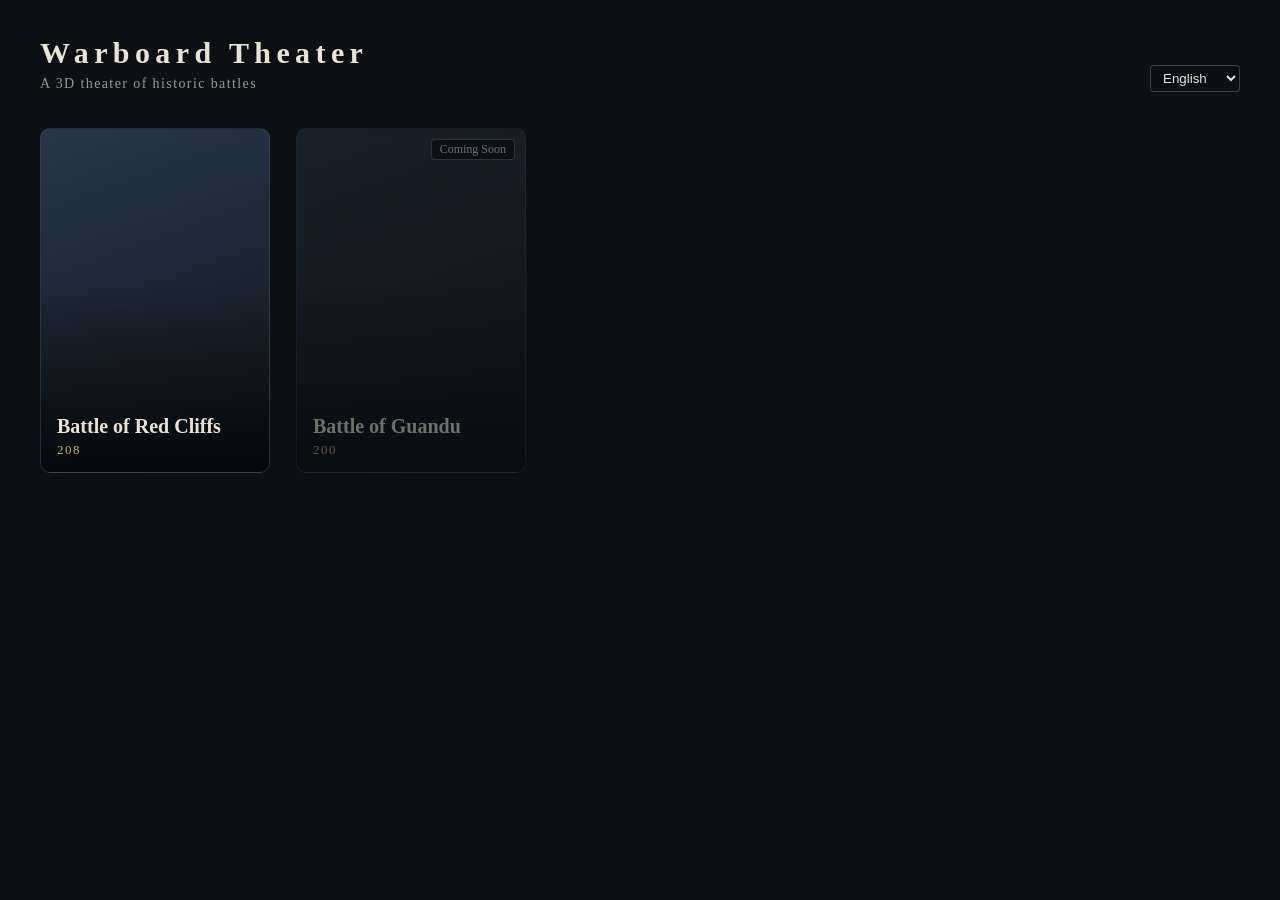
==== index.html @ 32a2499b "Phase 1 骨架:雙頁路由、地形水面、單位、名牌、i18n - index.html 節目單(manifest 卡片、coming_soon、語言切換) - theater.html + engi" ====
<!DOCTYPE html>
<html lang="zh-TW">
<head>
  <meta charset="utf-8" />
  <meta name="viewport" content="width=device-width, initial-scale=1" />
  <title>戰局劇場 Warboard Theater</title>
  <link rel="stylesheet" href="engine/style.css" />
</head>
<body class="menu">
  <header id="site-header">
    <div>
      <h1 id="brand"></h1>
      <p id="tagline"></p>
    </div>
    <div id="lang-slot"></div>
  </header>
  <main id="grid"></main>
  <p id="status-msg"></p>

  <script type="module">
    import { initI18n, getLang, t, pick, createLangSwitcher } from "./engine/i18n.js";

    initI18n();
    document.title = `${t("brand")} Warboard Theater`;
    document.getElementById("brand").textContent = t("brand");
    document.getElementById("tagline").textContent = t("tagline");
    document.getElementById("lang-slot").appendChild(createLangSwitcher());

    const grid = document.getElementById("grid");
    const statusMsg = document.getElementById("status-msg");

    try {
      const res = await fetch("battles/manifest.json");
      if (!res.ok) throw new Error(`HTTP ${res.status}`);
      const manifest = await res.json();

      for (const b of manifest.battles) {
        const ready = b.status === "ready";
        const card = document.createElement(ready ? "a" : "div");
        card.className = `card ${ready ? "ready" : "coming"}`;
        if (ready) card.href = `theater.html?battle=${b.id}&lang=${getLang()}`;

        if (b.poster) {
          const img = document.createElement("img");
          img.className = "poster";
          img.alt = "";
          img.src = b.poster;
          img.addEventListener("error", () => img.remove());
          card.appendChild(img);
        }

        const shade = document.createElement("div");
        shade.className = "shade";
        card.appendChild(shade);

        const meta = document.createElement("div");
        meta.className = "meta";
        const h2 = document.createElement("h2");
        h2.textContent = pick(b.title);
        const year = document.createElement("div");
        year.className = "year";
        year.textContent = b.year;
        meta.append(h2, year);
        card.appendChild(meta);

        if (!ready) {
          const badge = document.createElement("div");
          badge.className = "badge-soon";
          badge.textContent = t("coming_soon");
          card.appendChild(badge);
        }

        grid.appendChild(card);
      }
    } catch (err) {
      console.error(err);
      statusMsg.textContent = t("load_error");
    }
  </script>
</body>
</html>
---- engine/style.css ----
:root {
  --bg: #0c0f14;
  --panel: rgba(12, 16, 24, 0.78);
  --text: #e8e3d5;
  --accent: #c9a86a;
}

* {
  box-sizing: border-box;
}

body {
  margin: 0;
  background: var(--bg);
  color: var(--text);
  font-family: Georgia, "Noto Serif TC", "Microsoft JhengHei", serif;
}

.lang-switcher {
  background: rgba(10, 14, 20, 0.8);
  color: var(--text);
  border: 1px solid rgba(255, 255, 255, 0.2);
  padding: 4px 8px;
  border-radius: 4px;
  pointer-events: auto;
}

/* ===== 節目單(index) ===== */

body.menu #site-header {
  display: flex;
  align-items: flex-end;
  justify-content: space-between;
  padding: 36px 40px 8px;
}

body.menu #site-header h1 {
  margin: 0;
  font-size: 30px;
  letter-spacing: 0.18em;
}

body.menu #site-header p {
  margin: 6px 0 0;
  font-size: 14px;
  opacity: 0.65;
  letter-spacing: 0.1em;
}

#grid {
  display: flex;
  flex-wrap: wrap;
  gap: 26px;
  padding: 28px 40px 60px;
}

.card {
  position: relative;
  width: 230px;
  aspect-ratio: 2 / 3;
  border-radius: 10px;
  overflow: hidden;
  background: linear-gradient(160deg, #27364a, #101720);
  border: 1px solid rgba(255, 255, 255, 0.08);
  transition: transform 0.25s, border-color 0.25s, box-shadow 0.25s;
  text-decoration: none;
  color: inherit;
  display: block;
}

.card.ready:hover {
  transform: scale(1.04);
  border-color: var(--accent);
  box-shadow: 0 8px 40px rgba(201, 168, 106, 0.18);
}

.card .poster {
  position: absolute;
  inset: 0;
  width: 100%;
  height: 100%;
  object-fit: cover;
}

.card .shade {
  position: absolute;
  inset: 0;
  background: linear-gradient(180deg, transparent 45%, rgba(5, 8, 12, 0.92));
}

.card .meta {
  position: absolute;
  left: 0;
  right: 0;
  bottom: 0;
  padding: 14px 16px;
}

.card .meta h2 {
  margin: 0 0 4px;
  font-size: 20px;
}

.card .meta .year {
  color: var(--accent);
  font-size: 13px;
  letter-spacing: 0.12em;
}

.card.coming {
  opacity: 0.45;
}

.badge-soon {
  position: absolute;
  top: 10px;
  right: 10px;
  background: rgba(0, 0, 0, 0.6);
  border: 1px solid rgba(255, 255, 255, 0.3);
  padding: 2px 8px;
  font-size: 12px;
  border-radius: 4px;
}

/* ===== 推演頁(theater) ===== */

body.theater {
  overflow: hidden;
}

#stage {
  position: fixed;
  inset: 0;
}

#stage canvas {
  display: block;
}

#overlay {
  position: fixed;
  inset: 0;
  pointer-events: none;
}

#topbar {
  position: absolute;
  top: 0;
  left: 0;
  right: 0;
  display: flex;
  align-items: center;
  gap: 18px;
  padding: 12px 18px 26px;
  background: linear-gradient(180deg, rgba(5, 8, 12, 0.85), transparent);
}

#topbar .btn {
  pointer-events: auto;
  color: var(--text);
  text-decoration: none;
  font-size: 14px;
  border: 1px solid rgba(255, 255, 255, 0.2);
  padding: 4px 12px;
  border-radius: 4px;
  white-space: nowrap;
}

#topbar .btn:hover {
  border-color: var(--accent);
  color: var(--accent);
}

#battle-title {
  flex: 1;
  min-width: 0;
}

#battle-title h1 {
  margin: 0;
  font-size: 18px;
  letter-spacing: 0.1em;
}

#battle-title p {
  margin: 2px 0 0;
  font-size: 12px;
  opacity: 0.7;
  white-space: nowrap;
  overflow: hidden;
  text-overflow: ellipsis;
}

#status-msg {
  position: absolute;
  left: 50%;
  top: 50%;
  transform: translate(-50%, -50%);
  font-size: 15px;
  letter-spacing: 0.2em;
  opacity: 0.8;
}

body.menu #status-msg {
  position: static;
  transform: none;
  padding: 0 40px;
}

/* 部隊名牌 */
.unit-plate {
  position: absolute;
  left: 0;
  top: 0;
  background: var(--panel);
  border: 1px solid rgba(255, 255, 255, 0.12);
  border-left: 3px solid #888;
  padding: 4px 9px;
  border-radius: 3px;
  white-space: nowrap;
  backdrop-filter: blur(2px);
  will-change: transform;
}

.unit-plate .name {
  font-weight: 600;
  font-size: 13px;
}

.unit-plate .troops {
  opacity: 0.75;
  font-size: 11px;
}

/* 地名標籤 */
.landmark {
  position: absolute;
  left: 0;
  top: 0;
  font-size: 12px;
  letter-spacing: 0.25em;
  color: rgba(238, 232, 214, 0.85);
  text-shadow: 0 1px 4px #000;
  white-space: nowrap;
  will-change: transform;
}

.landmark.river {
  color: #9cc4d8;
  font-style: italic;
}

.landmark.mountain::before {
  content: "▲ ";
}

.landmark.camp::before {
  content: "⚑ ";
}

.landmark.shore {
  color: #d8b88e;
}

.landmark.road,
.landmark.village {
  color: #cbb9a0;
}
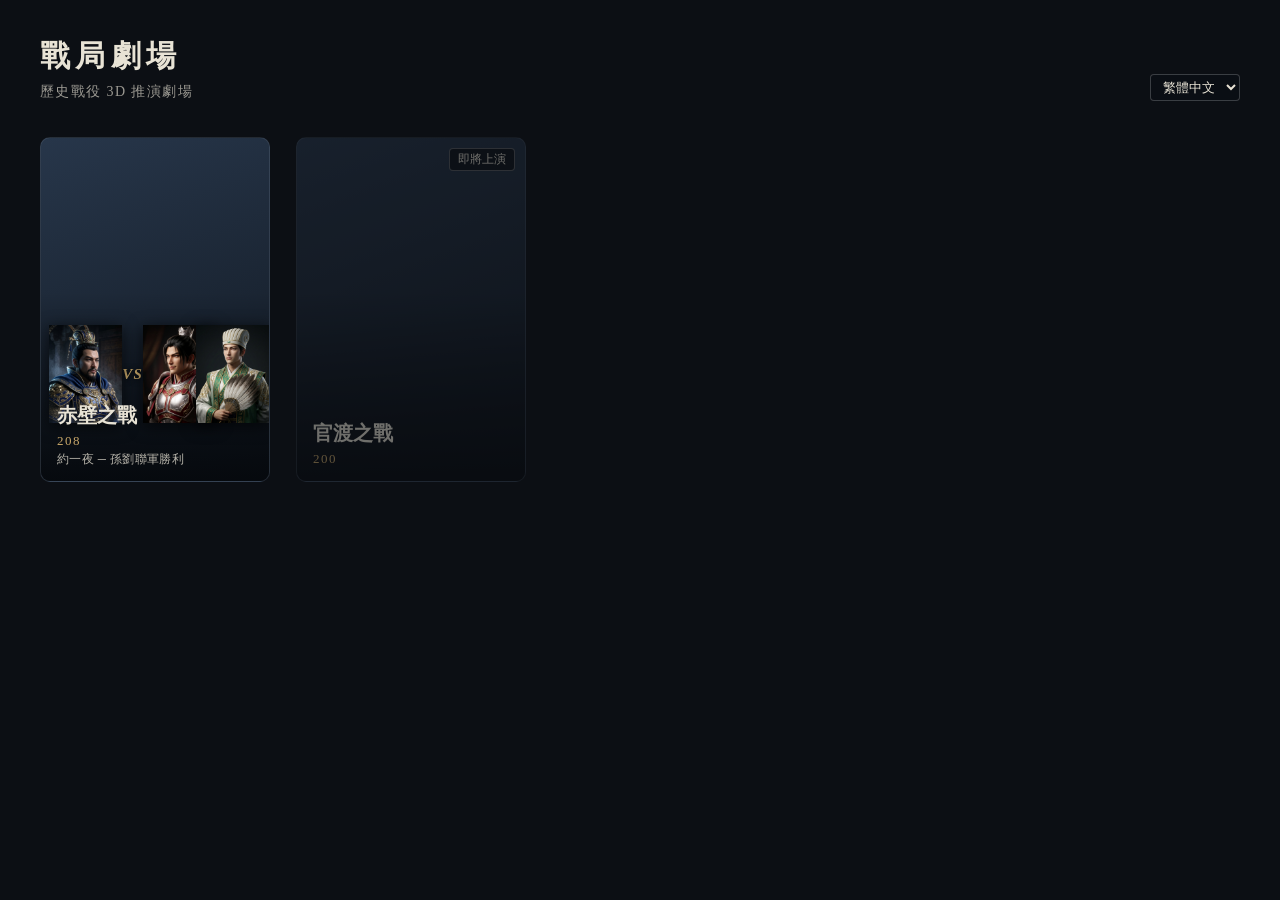
==== commit 48f92e4c: "完成 Phase 5 打磨與多語內容" ====
--- a/index.html
+++ b/index.html
@@ -34,8 +34,22 @@
       if (!res.ok) throw new Error(`HTTP ${res.status}`);
       const manifest = await res.json();
 
-      for (const b of manifest.battles) {
+      // ready 戰役另載 battle.json 充實卡片(肖像對峙、摘要);失敗則退化為基本卡
+      const details = await Promise.all(
+        manifest.battles.map(async (b) => {
+          if (b.status !== "ready") return null;
+          try {
+            const r = await fetch(`battles/${b.id}/battle.json`);
+            return r.ok ? await r.json() : null;
+          } catch {
+            return null;
+          }
+        })
+      );
+
+      manifest.battles.forEach((b, bi) => {
         const ready = b.status === "ready";
+        const detail = details[bi];
         const card = document.createElement(ready ? "a" : "div");
         card.className = `card ${ready ? "ready" : "coming"}`;
         if (ready) card.href = `theater.html?battle=${b.id}&lang=${getLang()}`;
@@ -53,6 +67,46 @@
         shade.className = "shade";
         card.appendChild(shade);
 
+        // 兩側(按 side)主帥肖像對峙 + 中央 VS;單側多陣營取各陣營首位主帥並列
+        if (detail?.factions?.length) {
+          const sides = [];
+          for (const f of detail.factions) {
+            let s = sides.find((x) => x.side === f.side);
+            if (!s) sides.push((s = { side: f.side, color: f.color, ports: [] }));
+            const c = (f.commanders || [])[0];
+            if (c?.portrait) s.ports.push(`battles/${b.id}/${c.portrait}`);
+          }
+          if (sides.length === 2) {
+            card.style.setProperty("--glow-n", sides[0].color);
+            card.style.setProperty("--glow-s", sides[1].color);
+            const versus = document.createElement("div");
+            versus.className = "versus";
+            const vs = document.createElement("span");
+            vs.className = "vs";
+            vs.textContent = "VS";
+            const groups = sides.map((s) => {
+              const g = document.createElement("div");
+              g.className = "side";
+              for (const src of s.ports) {
+                const img = document.createElement("img");
+                img.alt = "";
+                img.src = src;
+                // 缺圖即移除;任一側全缺則 VS 一併隱藏
+                img.addEventListener("error", () => {
+                  img.remove();
+                  if (groups.some((x) => !x.childElementCount)) vs.style.display = "none";
+                });
+                g.appendChild(img);
+              }
+              return g;
+            });
+            if (groups.every((g) => g.childElementCount)) {
+              versus.append(groups[0], vs, groups[1]);
+              card.appendChild(versus);
+            }
+          }
+        }
+
         const meta = document.createElement("div");
         meta.className = "meta";
         const h2 = document.createElement("h2");
@@ -61,6 +115,14 @@
         year.className = "year";
         year.textContent = b.year;
         meta.append(h2, year);
+        if (detail) {
+          const summary = document.createElement("div");
+          summary.className = "summary";
+          summary.textContent = [pick(detail.duration_label), pick(detail.result)]
+            .filter(Boolean)
+            .join(" ─ ");
+          meta.appendChild(summary);
+        }
         card.appendChild(meta);
 
         if (!ready) {
@@ -71,7 +133,7 @@
         }
 
         grid.appendChild(card);
-      }
+      });
     } catch (err) {
       console.error(err);
       statusMsg.textContent = t("load_error");
--- a/engine/style.css
+++ b/engine/style.css
@@ -107,6 +107,56 @@
   letter-spacing: 0.12em;
 }
 
+.card.ready:hover {
+  box-shadow:
+    -12px 0 36px -8px var(--glow-n, rgba(201, 168, 106, 0.35)),
+    12px 0 36px -8px var(--glow-s, rgba(201, 168, 106, 0.35));
+}
+
+/* 海報主帥對峙:兩側(按 side)肖像 + 中央 VS */
+.card .versus {
+  position: absolute;
+  left: 0;
+  right: 0;
+  bottom: 58px;
+  display: flex;
+  align-items: flex-end;
+  justify-content: space-between;
+  padding: 0 8px;
+}
+
+.card .versus .side {
+  display: flex;
+  align-items: flex-end;
+}
+
+.card .versus img {
+  height: 98px;
+  width: auto;
+  filter: drop-shadow(0 3px 8px rgba(0, 0, 0, 0.65));
+}
+
+.card .versus .side img + img {
+  margin-left: -20px; /* 單側多陣營:肖像並列重疊 */
+}
+
+.card .versus .vs {
+  align-self: center;
+  font-size: 15px;
+  font-style: italic;
+  font-weight: 700;
+  letter-spacing: 0.08em;
+  color: var(--accent);
+  text-shadow: 0 1px 6px #000;
+}
+
+.card .meta .summary {
+  margin-top: 3px;
+  font-size: 11.5px;
+  opacity: 0.78;
+  letter-spacing: 0.04em;
+}
+
 .card.coming {
   opacity: 0.45;
 }
@@ -212,6 +262,8 @@
   position: absolute;
   left: 0;
   top: 0;
+  pointer-events: auto; /* 點名牌飛鏡頭 */
+  cursor: pointer;
   background: var(--panel);
   border: 1px solid rgba(255, 255, 255, 0.12);
   border-left: 3px solid #888;
@@ -232,6 +284,224 @@
   font-size: 11px;
 }
 
+.unit-plate .badge {
+  margin-left: 6px;
+  padding: 1px 5px;
+  font-size: 10px;
+  font-weight: 400;
+  border-radius: 3px;
+  background: rgba(255, 255, 255, 0.14);
+  vertical-align: 1px;
+}
+
+.unit-plate .badge:empty {
+  display: none;
+}
+
+.unit-plate .badge.engage,
+.unit-plate .badge.fire {
+  background: rgba(192, 57, 43, 0.55);
+}
+
+.unit-plate .badge.defect {
+  background: rgba(201, 168, 106, 0.5);
+  animation: badge-blink 0.9s step-end infinite;
+}
+
+@keyframes badge-blink {
+  50% {
+    opacity: 0.25;
+  }
+}
+
+.unit-plate.rout {
+  opacity: 0.45;
+}
+
+/* 旁白字卡(lower-third:speaker 頭像 + 內文 + quote 原文) */
+#event-card {
+  position: absolute;
+  left: 24px;
+  bottom: 112px;
+  max-width: 520px;
+  display: flex;
+  align-items: flex-end;
+  gap: 12px;
+  background: var(--panel);
+  border-left: 3px solid var(--accent);
+  border-radius: 4px;
+  padding: 10px 16px;
+  backdrop-filter: blur(3px);
+}
+
+#event-card .card-portrait {
+  width: 66px;
+  height: 88px; /* 3:4 直式胸像 */
+  object-fit: cover;
+  object-position: top;
+  border-radius: 3px;
+  flex: none;
+}
+
+#event-card .card-main {
+  min-width: 0;
+}
+
+#event-card .card-speaker {
+  font-size: 11px;
+  letter-spacing: 0.18em;
+  opacity: 0.85;
+  border-left: 2px solid #888;
+  padding-left: 6px;
+  margin-bottom: 3px;
+}
+
+#event-card .card-title {
+  font-size: 16px;
+  font-weight: 600;
+  letter-spacing: 0.08em;
+  color: var(--accent);
+}
+
+#event-card .card-desc {
+  margin-top: 4px;
+  font-size: 13px;
+  line-height: 1.6;
+  opacity: 0.9;
+}
+
+#event-card .card-quote {
+  margin-top: 7px;
+  padding-top: 6px;
+  border-top: 1px solid rgba(255, 255, 255, 0.14);
+  font-size: 12px;
+  line-height: 1.5;
+  color: #d8c9a8;
+}
+
+#event-card .quote-source {
+  margin-left: 8px;
+  font-size: 11px;
+  opacity: 0.6;
+}
+
+#event-card .quote-trans {
+  margin-top: 2px;
+  font-size: 11px;
+  opacity: 0.65;
+}
+
+#event-card .quote-trans:empty {
+  display: none;
+}
+
+/* 底部 HUD:章節列表 + 控制列 */
+#hud {
+  position: absolute;
+  left: 0;
+  right: 0;
+  bottom: 0;
+  padding: 10px 18px 14px;
+  background: linear-gradient(0deg, rgba(5, 8, 12, 0.88), transparent);
+  pointer-events: auto;
+}
+
+#hud button {
+  background: transparent;
+  color: var(--text);
+  border: 1px solid rgba(255, 255, 255, 0.22);
+  border-radius: 4px;
+  font: inherit;
+  cursor: pointer;
+}
+
+#hud button:hover {
+  border-color: var(--accent);
+  color: var(--accent);
+}
+
+#chapter-row {
+  display: flex;
+  gap: 8px;
+  margin-bottom: 8px;
+}
+
+.chapter-btn {
+  font-size: 12px;
+  padding: 3px 10px;
+  opacity: 0.75;
+}
+
+.chapter-btn.active {
+  opacity: 1;
+  border-color: var(--accent);
+  color: var(--accent);
+}
+
+#control-bar {
+  display: flex;
+  align-items: center;
+  gap: 14px;
+}
+
+#play-btn {
+  width: 38px;
+  height: 30px;
+  font-size: 13px;
+  flex: none;
+}
+
+#tl-track {
+  position: relative;
+  flex: 1;
+  height: 14px;
+  display: flex;
+  gap: 2px;
+  cursor: pointer;
+  touch-action: none;
+}
+
+.tl-seg {
+  height: 100%;
+  background: rgba(255, 255, 255, 0.16);
+  border-radius: 3px;
+}
+
+#tl-fill {
+  position: absolute;
+  left: 0;
+  top: 0;
+  height: 100%;
+  background: var(--accent);
+  opacity: 0.75;
+  border-radius: 3px;
+  pointer-events: none;
+}
+
+#time-label {
+  font-size: 12px;
+  letter-spacing: 0.08em;
+  white-space: nowrap;
+  opacity: 0.85;
+}
+
+#speed-group {
+  display: flex;
+  gap: 4px;
+}
+
+.speed-btn {
+  font-size: 11px;
+  padding: 3px 7px;
+  opacity: 0.7;
+}
+
+.speed-btn.active {
+  opacity: 1;
+  border-color: var(--accent);
+  color: var(--accent);
+}
+
 /* 地名標籤 */
 .landmark {
   position: absolute;
@@ -266,3 +536,292 @@
 .landmark.village {
   color: #cbb9a0;
 }
+
+/* ===== Phase 5:電影感 overlay(顆粒 + 暗角 + letterbox) ===== */
+
+#cine {
+  position: absolute;
+  inset: 0;
+  pointer-events: none;
+}
+
+#vignette {
+  position: absolute;
+  inset: 0;
+  background: radial-gradient(ellipse at center, transparent 52%, rgba(0, 0, 0, 0.55) 100%);
+}
+
+#grain {
+  position: absolute;
+  inset: 0;
+  opacity: 0.07;
+  background-repeat: repeat;
+  animation: grain-jitter 0.45s steps(5) infinite;
+}
+
+@keyframes grain-jitter {
+  0% { background-position: 0 0; }
+  20% { background-position: -37px 21px; }
+  40% { background-position: 24px -44px; }
+  60% { background-position: -52px -9px; }
+  80% { background-position: 15px 38px; }
+  100% { background-position: 44px -27px; }
+}
+
+.cine-bar {
+  position: absolute;
+  left: 0;
+  right: 0;
+  height: 0;
+  background: #000;
+  transition: height 0.7s ease;
+}
+
+.cine-bar.top {
+  top: 0;
+}
+
+.cine-bar.bottom {
+  bottom: 0;
+}
+
+body.cinema .cine-bar {
+  height: 11.5%;
+}
+
+/* ===== war-meter:雙方總兵力 + 比例條 ===== */
+
+#war-meter {
+  position: absolute;
+  top: 64px;
+  left: 50%;
+  transform: translateX(-50%);
+  display: flex;
+  align-items: center;
+  gap: 12px;
+  background: var(--panel);
+  border: 1px solid rgba(255, 255, 255, 0.1);
+  border-radius: 4px;
+  padding: 5px 14px;
+  backdrop-filter: blur(2px);
+}
+
+#war-meter .wm-side {
+  font-size: 11px;
+  line-height: 1.35;
+  white-space: nowrap;
+  opacity: 0.9;
+}
+
+#war-meter .wm-side.left {
+  text-align: right;
+}
+
+#war-meter .wm-side .wm-num {
+  display: block;
+  font-size: 14px;
+  font-weight: 600;
+  opacity: 1;
+}
+
+#war-meter .wm-bar {
+  width: 190px;
+  height: 8px;
+  display: flex;
+  gap: 1px;
+  border-radius: 4px;
+  overflow: hidden;
+}
+
+#war-meter .wm-seg {
+  height: 100%;
+}
+
+/* ===== 片頭 title screen ===== */
+
+#title-screen {
+  position: absolute;
+  inset: 0;
+  display: flex;
+  flex-direction: column;
+  align-items: center;
+  justify-content: center;
+  gap: 12px;
+  text-align: center;
+  background: radial-gradient(ellipse at center, rgba(8, 11, 17, 0.5), rgba(5, 8, 12, 0.9));
+  pointer-events: auto;
+  transition: opacity 0.9s;
+}
+
+#title-screen.hidden {
+  opacity: 0;
+  pointer-events: none;
+}
+
+#title-screen h1 {
+  margin: 0;
+  font-size: 46px;
+  letter-spacing: 0.3em;
+  text-indent: 0.3em; /* 平衡 letter-spacing 尾端空隙 */
+  text-shadow: 0 2px 18px rgba(0, 0, 0, 0.8);
+}
+
+#title-screen .sub {
+  font-size: 17px;
+  opacity: 0.85;
+  letter-spacing: 0.12em;
+}
+
+#title-screen .meta-line {
+  font-size: 13px;
+  opacity: 0.6;
+  letter-spacing: 0.18em;
+}
+
+#title-screen .start-btn,
+#end-screen .replay-btn {
+  margin-top: 18px;
+  font: inherit;
+  font-size: 16px;
+  letter-spacing: 0.22em;
+  text-indent: 0.22em;
+  padding: 10px 38px;
+  background: transparent;
+  color: var(--accent);
+  border: 1px solid var(--accent);
+  border-radius: 4px;
+  cursor: pointer;
+  transition: background 0.25s;
+}
+
+#title-screen .start-btn:hover,
+#end-screen .replay-btn:hover {
+  background: rgba(201, 168, 106, 0.14);
+}
+
+/* ===== 結算 end card ===== */
+
+#end-screen {
+  position: absolute;
+  inset: 0;
+  display: flex;
+  align-items: center;
+  justify-content: center;
+  background: rgba(5, 8, 12, 0.66);
+  opacity: 0;
+  pointer-events: none;
+  transition: opacity 0.8s;
+}
+
+#end-screen.show {
+  opacity: 1;
+  pointer-events: auto;
+}
+
+#end-screen .end-panel {
+  background: var(--panel);
+  border: 1px solid rgba(201, 168, 106, 0.4);
+  border-radius: 6px;
+  padding: 30px 46px;
+  text-align: center;
+  min-width: 340px;
+  backdrop-filter: blur(4px);
+}
+
+#end-screen .end-result {
+  margin: 0 0 18px;
+  font-size: 27px;
+  color: var(--accent);
+  letter-spacing: 0.2em;
+  text-indent: 0.2em;
+}
+
+#end-screen .end-row {
+  margin: 9px 0;
+  font-size: 13px;
+}
+
+#end-screen .end-row .lbl {
+  display: block;
+  font-size: 11px;
+  opacity: 0.55;
+  letter-spacing: 0.2em;
+  margin-bottom: 3px;
+}
+
+#end-screen .end-loss {
+  display: flex;
+  justify-content: center;
+  gap: 26px;
+}
+
+#end-screen .end-loss .side {
+  border-left: 3px solid #888;
+  padding-left: 9px;
+  text-align: left;
+}
+
+#end-screen .end-loss .side .num {
+  font-size: 16px;
+  font-weight: 600;
+}
+
+/* ===== 控制列附加鍵(音效 / 電影 / 錄影)與 toast ===== */
+
+#extra-group {
+  display: flex;
+  gap: 4px;
+}
+
+.x-btn {
+  font-size: 12px;
+  padding: 3px 8px;
+  opacity: 0.7;
+}
+
+.x-btn.active {
+  opacity: 1;
+  border-color: var(--accent);
+  color: var(--accent);
+}
+
+#toast {
+  position: absolute;
+  top: 16%;
+  left: 50%;
+  transform: translateX(-50%);
+  background: rgba(8, 11, 17, 0.88);
+  border: 1px solid rgba(255, 255, 255, 0.22);
+  border-radius: 4px;
+  padding: 8px 18px;
+  font-size: 13px;
+  letter-spacing: 0.1em;
+  opacity: 0;
+  transition: opacity 0.4s;
+  pointer-events: none;
+}
+
+#toast.show {
+  opacity: 1;
+}
+
+/* ===== 錄影模式:隱藏 UI、鎖 16:9 ===== */
+
+body.record {
+  background: #000;
+}
+
+body.record #topbar,
+body.record #hud {
+  display: none;
+}
+
+body.record #stage,
+body.record #overlay {
+  inset: auto;
+  left: 50%;
+  top: 50%;
+  transform: translate(-50%, -50%);
+  width: min(100vw, calc(100vh * 16 / 9));
+  height: min(100vh, calc(100vw * 9 / 16));
+}
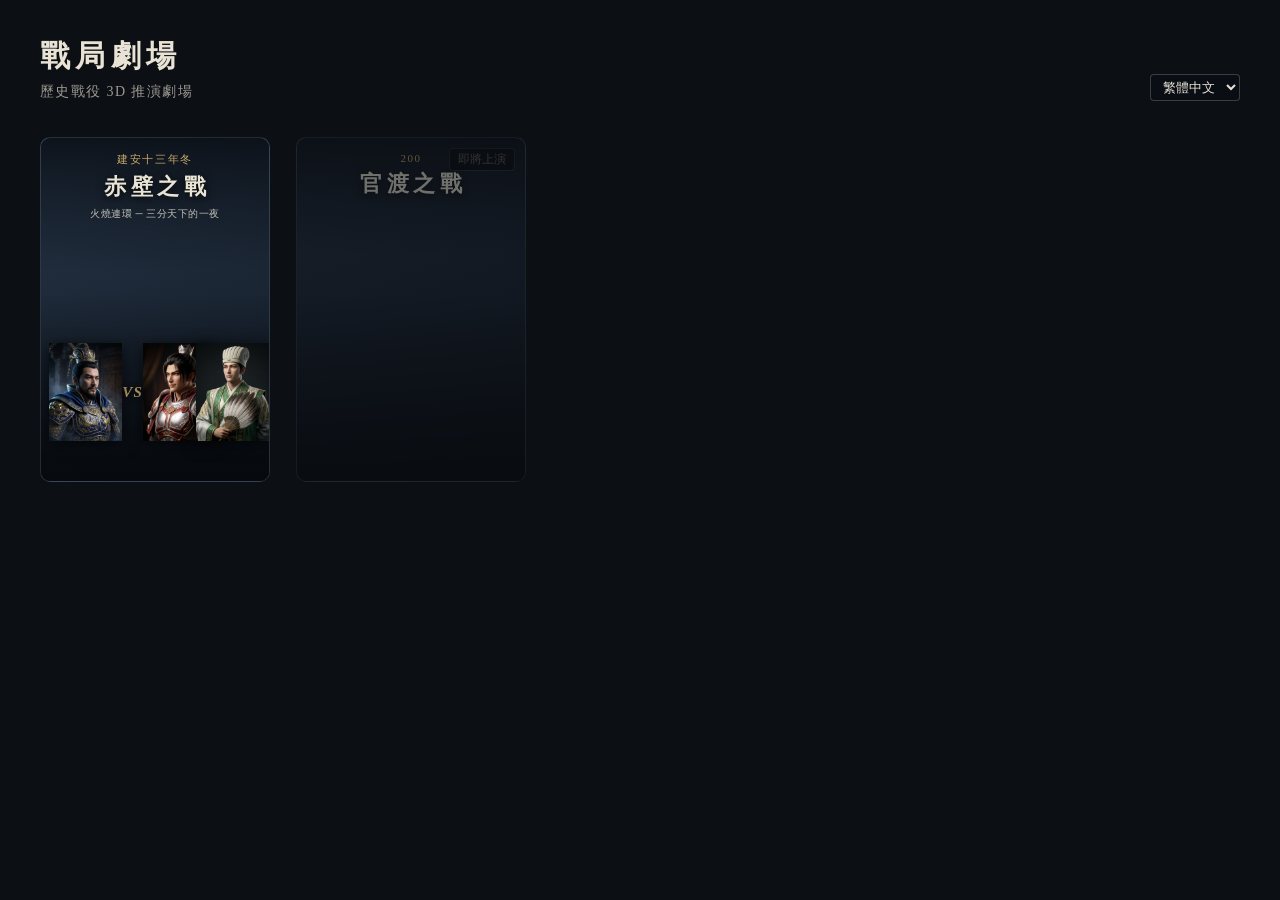
==== commit 0e20f48b: "節目單海報卡：標題移至卡頂；替換華容道 BGM Co-Authored-By: Claude Sonnet 4.6 <noreply@anthropic.com>" ====
--- a/index.html
+++ b/index.html
@@ -107,23 +107,19 @@
           }
         }
 
-        const meta = document.createElement("div");
-        meta.className = "meta";
-        const h2 = document.createElement("h2");
-        h2.textContent = pick(b.title);
-        const year = document.createElement("div");
-        year.className = "year";
-        year.textContent = b.year;
-        meta.append(h2, year);
-        if (detail) {
-          const summary = document.createElement("div");
-          summary.className = "summary";
-          summary.textContent = [pick(detail.duration_label), pick(detail.result)]
-            .filter(Boolean)
-            .join(" ─ ");
-          meta.appendChild(summary);
-        }
-        card.appendChild(meta);
+        const header = document.createElement("div");
+        header.className = "card-header";
+        const chDate = document.createElement("div");
+        chDate.className = "ch-date";
+        chDate.textContent = detail ? pick(detail.date_display) : b.year;
+        const chTitle = document.createElement("div");
+        chTitle.className = "ch-title";
+        chTitle.textContent = pick(b.title);
+        const chSub = document.createElement("div");
+        chSub.className = "ch-subtitle";
+        chSub.textContent = detail ? pick(detail.subtitle) : "";
+        header.append(chDate, chTitle, chSub);
+        card.appendChild(header);
 
         if (!ready) {
           const badge = document.createElement("div");
--- a/engine/style.css
+++ b/engine/style.css
@@ -113,12 +113,44 @@
     12px 0 36px -8px var(--glow-s, rgba(201, 168, 106, 0.35));
 }
 
+/* 卡片上方標題區 */
+.card .card-header {
+  position: absolute;
+  top: 0;
+  left: 0;
+  right: 0;
+  padding: 14px 12px 52px;
+  text-align: center;
+  background: linear-gradient(180deg, rgba(5, 8, 12, 0.75) 0%, transparent 100%);
+  z-index: 1;
+}
+.card .card-header .ch-date {
+  font-size: 11px;
+  letter-spacing: 0.14em;
+  color: var(--accent);
+  margin-bottom: 5px;
+}
+.card .card-header .ch-title {
+  font-size: 22px;
+  font-weight: bold;
+  letter-spacing: 0.22em;
+  text-indent: 0.22em;
+  text-shadow: 0 2px 10px rgba(0, 0, 0, 0.9);
+  margin: 0 0 5px;
+}
+.card .card-header .ch-subtitle {
+  font-size: 10px;
+  opacity: 0.82;
+  letter-spacing: 0.05em;
+  line-height: 1.4;
+}
+
 /* 海報主帥對峙:兩側(按 side)肖像 + 中央 VS */
 .card .versus {
   position: absolute;
   left: 0;
   right: 0;
-  bottom: 58px;
+  bottom: 40px;
   display: flex;
   align-items: flex-end;
   justify-content: space-between;
@@ -323,20 +355,20 @@
   position: absolute;
   left: 24px;
   bottom: 112px;
-  max-width: 520px;
+  max-width: 780px;
   display: flex;
   align-items: flex-end;
-  gap: 12px;
+  gap: 18px;
   background: var(--panel);
-  border-left: 3px solid var(--accent);
-  border-radius: 4px;
-  padding: 10px 16px;
+  border-left: 4px solid var(--accent);
+  border-radius: 4px;
+  padding: 15px 24px;
   backdrop-filter: blur(3px);
 }
 
 #event-card .card-portrait {
-  width: 66px;
-  height: 88px; /* 3:4 直式胸像 */
+  width: 99px;
+  height: 132px; /* 3:4 直式胸像 */
   object-fit: cover;
   object-position: top;
   border-radius: 3px;
@@ -348,46 +380,46 @@
 }
 
 #event-card .card-speaker {
-  font-size: 11px;
+  font-size: 16px;
   letter-spacing: 0.18em;
   opacity: 0.85;
-  border-left: 2px solid #888;
-  padding-left: 6px;
-  margin-bottom: 3px;
+  border-left: 3px solid #888;
+  padding-left: 9px;
+  margin-bottom: 4px;
 }
 
 #event-card .card-title {
-  font-size: 16px;
+  font-size: 24px;
   font-weight: 600;
   letter-spacing: 0.08em;
   color: var(--accent);
 }
 
 #event-card .card-desc {
-  margin-top: 4px;
-  font-size: 13px;
+  margin-top: 6px;
+  font-size: 19px;
   line-height: 1.6;
   opacity: 0.9;
 }
 
 #event-card .card-quote {
-  margin-top: 7px;
-  padding-top: 6px;
+  margin-top: 10px;
+  padding-top: 9px;
   border-top: 1px solid rgba(255, 255, 255, 0.14);
-  font-size: 12px;
+  font-size: 18px;
   line-height: 1.5;
   color: #d8c9a8;
 }
 
 #event-card .quote-source {
-  margin-left: 8px;
-  font-size: 11px;
+  margin-left: 12px;
+  font-size: 16px;
   opacity: 0.6;
 }
 
 #event-card .quote-trans {
-  margin-top: 2px;
-  font-size: 11px;
+  margin-top: 3px;
+  font-size: 16px;
   opacity: 0.65;
 }
 
@@ -554,7 +586,7 @@
 #grain {
   position: absolute;
   inset: 0;
-  opacity: 0.07;
+  opacity: 0.03;
   background-repeat: repeat;
   animation: grain-jitter 0.45s steps(5) infinite;
 }
@@ -598,16 +630,16 @@
   transform: translateX(-50%);
   display: flex;
   align-items: center;
-  gap: 12px;
+  gap: 20px;
   background: var(--panel);
   border: 1px solid rgba(255, 255, 255, 0.1);
   border-radius: 4px;
-  padding: 5px 14px;
+  padding: 8px 22px;
   backdrop-filter: blur(2px);
 }
 
 #war-meter .wm-side {
-  font-size: 11px;
+  font-size: 16px;
   line-height: 1.35;
   white-space: nowrap;
   opacity: 0.9;
@@ -619,14 +651,14 @@
 
 #war-meter .wm-side .wm-num {
   display: block;
-  font-size: 14px;
+  font-size: 22px;
   font-weight: 600;
   opacity: 1;
 }
 
 #war-meter .wm-bar {
-  width: 190px;
-  height: 8px;
+  width: 380px;
+  height: 12px;
   display: flex;
   gap: 1px;
   border-radius: 4px;
@@ -635,6 +667,37 @@
 
 #war-meter .wm-seg {
   height: 100%;
+}
+
+/* 模擬時刻面板(右上):時辰 + HH:MM */
+#time-panel {
+  position: absolute;
+  top: 64px;
+  right: 24px;
+  min-width: 132px;
+  text-align: right;
+  background: var(--panel);
+  border: 1px solid rgba(255, 255, 255, 0.1);
+  border-radius: 4px;
+  padding: 8px 14px;
+  backdrop-filter: blur(2px);
+}
+
+#time-panel .tp-date {
+  font-size: 12px;
+  letter-spacing: 0.12em;
+  opacity: 0.75;
+}
+
+#time-panel .tp-date:empty {
+  display: none;
+}
+
+#time-panel .tp-clock {
+  font-size: 22px;
+  font-weight: 600;
+  letter-spacing: 0.05em;
+  font-variant-numeric: tabular-nums;
 }
 
 /* ===== 片頭 title screen ===== */
@@ -660,43 +723,94 @@
 
 #title-screen h1 {
   margin: 0;
-  font-size: 46px;
+  font-size: 82px;
   letter-spacing: 0.3em;
   text-indent: 0.3em; /* 平衡 letter-spacing 尾端空隙 */
-  text-shadow: 0 2px 18px rgba(0, 0, 0, 0.8);
+  text-shadow: 0 2px 24px rgba(0, 0, 0, 0.85);
 }
 
 #title-screen .sub {
-  font-size: 17px;
+  font-size: 26px;
+  font-weight: 600;
   opacity: 0.85;
   letter-spacing: 0.12em;
+  color: var(--accent);
 }
 
 #title-screen .meta-line {
-  font-size: 13px;
-  opacity: 0.6;
+  font-size: 22px;
+  opacity: 0.85;
   letter-spacing: 0.18em;
+  color: var(--accent);
+  margin-bottom: -30px;
 }
 
 #title-screen .start-btn,
 #end-screen .replay-btn {
-  margin-top: 18px;
+  margin-top: 28px;
   font: inherit;
-  font-size: 16px;
+  font-size: 22px;
   letter-spacing: 0.22em;
   text-indent: 0.22em;
-  padding: 10px 38px;
+  padding: 14px 64px;
   background: transparent;
   color: var(--accent);
   border: 1px solid var(--accent);
   border-radius: 4px;
   cursor: pointer;
-  transition: background 0.25s;
-}
-
-#title-screen .start-btn:hover,
+  transition: background 0.25s, color 0.25s;
+}
+
+#title-screen .start-btn {
+  background: var(--accent);
+  color: #0c0f14;
+}
+
+#title-screen .start-btn:hover {
+  background: #d4b270;
+  color: #0c0f14;
+}
+
 #end-screen .replay-btn:hover {
   background: rgba(201, 168, 106, 0.14);
+}
+
+/* 片頭陣營比較 */
+.ts-factions {
+  display: flex;
+  gap: 24px;
+  margin: 8px 0 4px;
+}
+
+.ts-faction-box {
+  min-width: 160px;
+  padding: 14px 20px;
+  background: rgba(12, 16, 24, 0.72);
+  border: 1px solid rgba(255, 255, 255, 0.12);
+  border-left: 4px solid #888;
+  border-radius: 4px;
+  backdrop-filter: blur(3px);
+}
+
+.ts-side-name {
+  font-size: 20px;
+  font-weight: 600;
+  letter-spacing: 0.1em;
+  margin-bottom: 6px;
+}
+
+.ts-commanders {
+  font-size: 16px;
+  opacity: 0.8;
+  letter-spacing: 0.08em;
+  margin-bottom: 6px;
+}
+
+.ts-troops {
+  font-size: 22px;
+  font-weight: 600;
+  color: var(--accent);
+  letter-spacing: 0.04em;
 }
 
 /* ===== 結算 end card ===== */
